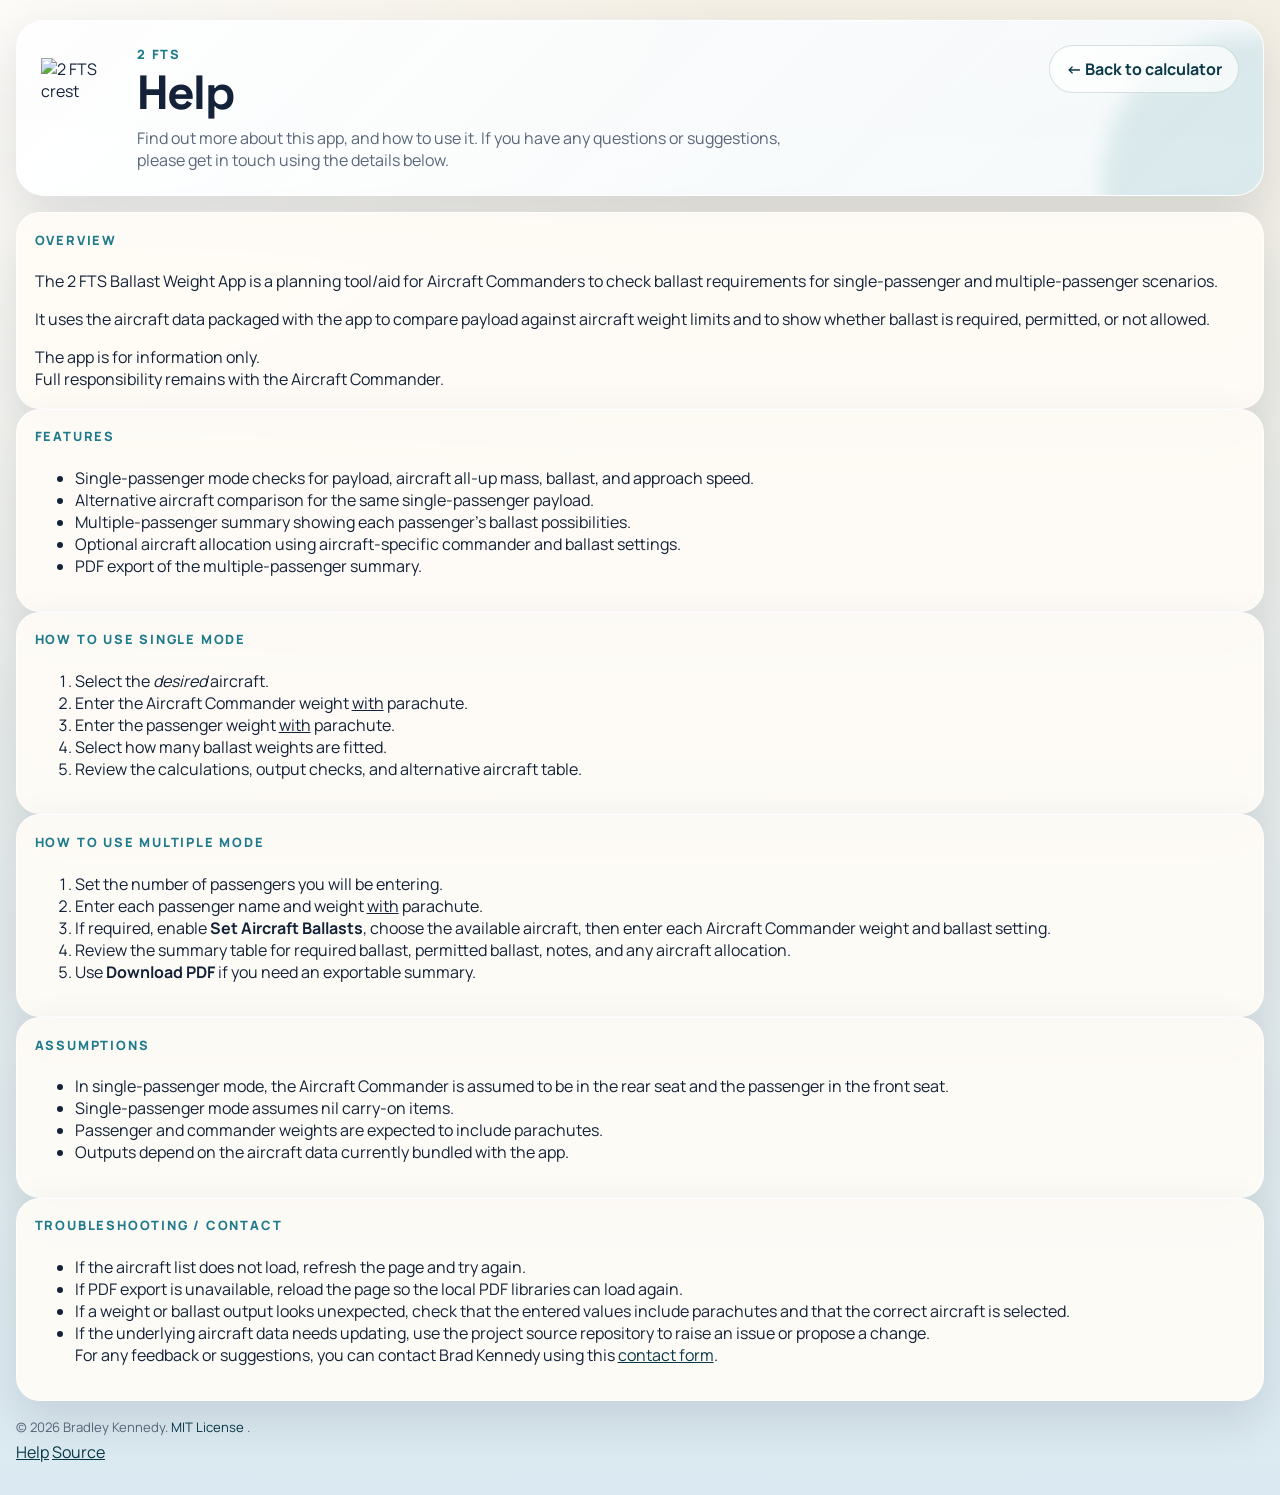
==== help.html @ 1bf54c85 "add shared footer functionality and refactor footer structure" ====
<!DOCTYPE html>
<html lang="en">
  <head>
    <meta charset="utf-8">
    <meta name="viewport" content="width=device-width, initial-scale=1">
    <meta
      name="description"
      content="Help and usage guide for the 2 FTS ballast weight calculator."
    >
    <title>Help | 2 FTS Ballast Weight App</title>
    <link rel="icon" type="image/png" href="www/favicon-96x96.png" sizes="96x96" />
    <link rel="icon" type="image/svg+xml" href="www/favicon.svg" />
    <link rel="shortcut icon" href="www/favicon.ico" />
    <link rel="apple-touch-icon" sizes="180x180" href="www/apple-touch-icon.png" />
    <meta name="apple-mobile-web-app-title" content="Ballast App" />
    <link rel="manifest" href="www/site.webmanifest" />
    <link rel="stylesheet" href="assets/styles.css">
    <script defer src="assets/layout.js"></script>
  </head>
  <body>
    <div class="page-shell">
      <header class="hero">
        <div class="hero__top">
          <div class="hero__brand">
            <img
              class="hero__image"
              src="www/2FTS KC.png"
              alt="2 FTS crest"
              width="80"
              height="100"
            >
            <div class="hero__copy">
              <p class="hero__eyebrow">2 FTS</p>
              <h1>Help</h1>
              <p class="hero__lead">
                Find out more about this app, and how to use it. If you have any questions or suggestions, please get in touch using the details below.
              </p>
            </div>
          </div>

          <div class="hero__links">
            <a class="button button--ghost" href="index.html"><- Back to calculator</a>
          </div>
        </div>
      </header>

      <main class="help-main">
        <section class="help-grid">
          <article class="card help-card">
            <div class="card__header">
              <div>
                <p class="card__eyebrow">Overview</p>
              </div>
            </div>
            <p>
              The 2 FTS Ballast Weight App is a planning tool/aid for Aircraft Commanders to check ballast requirements for
              single-passenger and multiple-passenger scenarios.
            </p>
            <p>
              It uses the aircraft data packaged with the app to compare payload against aircraft
              weight limits and to show whether ballast is required, permitted, or not allowed.
            </p>
            <div class="help-note">
              The app is for information only. <br>Full responsibility remains with the Aircraft Commander.
            </div>
          </article>

          <article class="card help-card">
            <div class="card__header">
              <div>
                <p class="card__eyebrow">Features</p>
              </div>
            </div>
            <ul class="help-list">
              <li>Single-passenger mode checks for payload, aircraft all-up mass, ballast, and approach speed.</li>
              <li>Alternative aircraft comparison for the same single-passenger payload.</li>
              <li>Multiple-passenger summary showing each passenger&apos;s ballast possibilities.</li>
              <li>Optional aircraft allocation using aircraft-specific commander and ballast settings.</li>
              <li>PDF export of the multiple-passenger summary.</li>
            </ul>
          </article>

          <article class="card help-card">
            <div class="card__header">
              <div>
                <p class="card__eyebrow">How to use Single Mode</p>
              </div>
            </div>
            <ol class="help-steps">
              <li>Select the <i>desired</i> aircraft.</li>
              <li>Enter the Aircraft Commander weight <u>with</u> parachute.</li>
              <li>Enter the passenger weight <u>with</u> parachute.</li>
              <li>Select how many ballast weights are fitted.</li>
              <li>Review the calculations, output checks, and alternative aircraft table.</li>
            </ol>
          </article>

          <article class="card help-card">
            <div class="card__header">
              <div>
                <p class="card__eyebrow">How to use Multiple Mode</p>
              </div>
            </div>
            <ol class="help-steps">
              <li>Set the number of passengers you will be entering.</li>
              <li>Enter each passenger name and weight <u>with</u> parachute.</li>
              <li>
                If required, enable <strong>Set Aircraft Ballasts</strong>, choose the available
                aircraft, then enter each Aircraft Commander weight and ballast setting.
              </li>
              <li>Review the summary table for required ballast, permitted ballast, notes, and any aircraft allocation.</li>
              <li>Use <strong>Download PDF</strong> if you need an exportable summary.</li>
            </ol>
          </article>

          <article class="card help-card help-card--wide">
            <div class="card__header">
              <div>
                <p class="card__eyebrow">Assumptions</p>
              </div>
            </div>
            <ul class="help-list">
              <li>In single-passenger mode, the Aircraft Commander is assumed to be in the rear seat and the passenger in the front seat.</li>
              <li>Single-passenger mode assumes nil carry-on items.</li>
              <li>Passenger and commander weights are expected to include parachutes.</li>
              <li>Outputs depend on the aircraft data currently bundled with the app.</li>
            </ul>
          </article>

          <article class="card help-card help-card--wide">
            <div class="card__header">
              <div>
                <p class="card__eyebrow">Troubleshooting / Contact</p>
              </div>
            </div>
            <ul class="help-list">
              <li>If the aircraft list does not load, refresh the page and try again.</li>
              <li>If PDF export is unavailable, reload the page so the local PDF libraries can load again.</li>
              <li>If a weight or ballast output looks unexpected, check that the entered values include parachutes and that the correct aircraft is selected.</li>
              <li>If the underlying aircraft data needs updating, use the project source repository to raise an issue or propose a change.</li>
              <div class="help-note">For any feedback or suggestions, you can contact Brad Kennedy using this <a href="https://bradleykennedy.co.uk/contact" target="_blank" rel="noreferrer">contact form</a>.</div>
            </ul>
          </article>
        </section>
      </main>

      <footer class="footer" data-shared-footer data-footer-src="partials/footer.html"></footer>
    </div>
  </body>
</html>
---- assets/styles.css ----
@import url("https://fonts.googleapis.com/css2?family=Manrope:wght@400;500;600;700;800&family=Space+Grotesk:wght@500;700&display=swap");

:root {
  --bg-top: #f4efe4;
  --bg-bottom: #dbeaf2;
  --panel: rgba(255, 252, 247, 0.92);
  --panel-strong: #fffdfa;
  --ink: #132238;
  --muted: #59677a;
  --line: rgba(19, 34, 56, 0.12);
  --line-strong: rgba(19, 34, 56, 0.2);
  --brand: #0f4c5c;
  --brand-strong: #093847;
  --accent: #1f7a8c;
  --accent-soft: rgba(31, 122, 140, 0.1);
  --success: #0b7a4d;
  --success-soft: rgba(11, 122, 77, 0.12);
  --warning: #b45f06;
  --warning-soft: rgba(180, 95, 6, 0.14);
  --danger: #b42318;
  --danger-soft: rgba(180, 35, 24, 0.12);
  --info: #1d4ed8;
  --info-soft: rgba(29, 78, 216, 0.1);
  --shadow: 0 20px 48px rgba(15, 27, 48, 0.12);
  --radius-lg: 24px;
  --radius-md: 18px;
  --radius-sm: 12px;
}

* {
  box-sizing: border-box;
}

html {
  scroll-behavior: smooth;
}

body {
  margin: 0;
  min-height: 100vh;
  font-family: "Manrope", "Segoe UI", sans-serif;
  color: var(--ink);
  background:
    radial-gradient(circle at top left, rgba(255, 255, 255, 0.75), transparent 38%),
    linear-gradient(180deg, var(--bg-top) 0%, var(--bg-bottom) 100%);
}

[hidden] {
  display: none !important;
}

button,
input,
select {
  font: inherit;
}

a {
  color: var(--brand-strong);
}

.page-shell {
  width: min(1200px, calc(100% - 1.5rem));
  margin: 0 auto;
  padding: 1rem 0 2rem;
}

.hero {
  position: relative;
  padding: 1.25rem;
  border: 1px solid rgba(255, 255, 255, 0.7);
  border-radius: 28px;
  background:
    linear-gradient(135deg, rgba(255, 255, 255, 0.94), rgba(245, 250, 252, 0.92)),
    linear-gradient(180deg, rgba(15, 76, 92, 0.08), transparent);
  box-shadow: var(--shadow);
  overflow: hidden;
}

.hero::after {
  content: "";
  position: absolute;
  inset: auto -8rem -8rem auto;
  width: 18rem;
  aspect-ratio: 1;
  border-radius: 50%;
  background: rgba(31, 122, 140, 0.12);
  filter: blur(10px);
}

.hero__top {
  position: relative;
  display: grid;
  gap: 1rem;
  z-index: 1;
}

.hero__brand {
  display: flex;
  align-items: center;
  gap: 1rem;
}

.hero__image {
  flex: 0 0 auto;
  width: 80px;
  height: 100px;
  object-fit: contain;
}

.hero__copy h1 {
  margin: 0;
  font-family: "Space Grotesk", "Manrope", sans-serif;
  font-size: clamp(1.8rem, 4.5vw, 3rem);
  line-height: 1;
  letter-spacing: -0.03em;
}

.hero__eyebrow,
.card__eyebrow {
  margin: 0 0 0.35rem;
  font-size: 0.8rem;
  font-weight: 800;
  letter-spacing: 0.14em;
  text-transform: uppercase;
  color: var(--accent);
}

.hero__lead {
  max-width: 42rem;
  margin: 0.65rem 0 0;
  color: var(--muted);
  font-size: 1rem;
}

.hero__links {
  display: flex;
  flex-wrap: wrap;
  gap: 0.65rem;
}

.mode-toggle {
  position: relative;
  z-index: 1;
  display: grid;
  grid-template-columns: repeat(2, minmax(0, 1fr));
  gap: 0.5rem;
  margin-top: 1.1rem;
  padding: 0.45rem;
  border: 1px solid rgba(15, 76, 92, 0.12);
  border-radius: 999px;
  background: rgba(15, 76, 92, 0.08);
}

.mode-toggle__button {
  border: 1px solid rgba(15, 76, 92, 0.22);
  border-radius: 999px;
  padding: 0.9rem 1rem;
  background: rgba(255, 255, 255, 0.96);
  color: var(--brand-strong);
  font-weight: 800;
  cursor: pointer;
  box-shadow: 0 8px 18px rgba(15, 27, 48, 0.08);
  transition: transform 160ms ease, background 160ms ease, color 160ms ease, border-color 160ms ease, box-shadow 160ms ease;
}

.mode-toggle__button:hover,
.mode-toggle__button:focus-visible {
  transform: translateY(-1px);
  border-color: rgba(15, 76, 92, 0.45);
  box-shadow: 0 12px 22px rgba(15, 27, 48, 0.12);
  outline: none;
}

.mode-toggle__button.is-active {
  background: linear-gradient(135deg, var(--brand), var(--accent));
  color: #ffffff;
  border-color: transparent;
  box-shadow: 0 12px 28px rgba(15, 76, 92, 0.24);
}

.button {
  display: inline-flex;
  align-items: center;
  justify-content: center;
  gap: 0.5rem;
  min-height: 2.85rem;
  padding: 0.75rem 1rem;
  border: 1px solid transparent;
  border-radius: 999px;
  font-weight: 700;
  text-decoration: none;
  cursor: pointer;
  transition: transform 160ms ease, box-shadow 160ms ease, background 160ms ease, color 160ms ease;
}

.button:hover,
.button:focus-visible {
  transform: translateY(-1px);
  outline: none;
}

.button--primary {
  background: linear-gradient(135deg, var(--brand), var(--accent));
  color: #ffffff;
  box-shadow: 0 16px 30px rgba(15, 76, 92, 0.2);
}

.button--ghost {
  border-color: rgba(15, 76, 92, 0.16);
  background: rgba(255, 255, 255, 0.7);
  color: var(--brand-strong);
}

main {
  margin-top: 1rem;
}

.mode-panel {
  animation: panel-in 220ms ease;
}

@keyframes panel-in {
  from {
    opacity: 0;
    transform: translateY(10px);
  }

  to {
    opacity: 1;
    transform: translateY(0);
  }
}

.mode-grid {
  display: grid;
  gap: 1rem;
  min-width: 0;
}

.card {
  min-width: 0;
  padding: 1.1rem;
  border: 1px solid rgba(255, 255, 255, 0.72);
  border-radius: var(--radius-lg);
  background: var(--panel);
  box-shadow: var(--shadow);
  backdrop-filter: blur(14px);
}

.card__header {
  display: flex;
  align-items: start;
  justify-content: space-between;
  gap: 1rem;
  margin-bottom: 1rem;
}

.card__header h2 {
  margin: 0;
  font-family: "Space Grotesk", "Manrope", sans-serif;
  font-size: clamp(1.05rem, 2.2vw, 1.35rem);
  letter-spacing: -0.02em;
}

.field-grid {
  display: grid;
  gap: 0.9rem;
}

.field {
  display: grid;
  gap: 0.45rem;
}

.field span {
  font-size: 0.93rem;
  font-weight: 700;
}

.field__header {
  display: flex;
  align-items: center;
  justify-content: space-between;
  gap: 0.75rem;
}

.field__status {
  flex: 0 0 auto;
  font-size: 0.8rem;
  font-weight: 700;
  color: var(--muted);
}

.field__hint {
  margin: 0;
  font-size: 0.82rem;
  color: var(--muted);
  line-height: 1.45;
}

.field input,
.field select,
.passenger-row input,
.aircraft-config-card input,
.aircraft-config-card select {
  width: 100%;
  min-height: 3rem;
  padding: 0.75rem 0.9rem;
  border: 1px solid var(--line-strong);
  border-radius: var(--radius-sm);
  background: rgba(255, 255, 255, 0.86);
  color: var(--ink);
  transition: border-color 160ms ease, box-shadow 160ms ease, background 160ms ease;
}

.field input:focus-visible,
.field select:focus-visible,
.passenger-row input:focus-visible,
.aircraft-config-card input:focus-visible,
.aircraft-config-card select:focus-visible {
  border-color: rgba(31, 122, 140, 0.6);
  box-shadow: 0 0 0 4px rgba(31, 122, 140, 0.14);
  outline: none;
}

.assumption-list {
  margin: 0;
  padding-left: 1.2rem;
  color: var(--muted);
  line-height: 1.65;
}

.metric-list {
  display: grid;
  gap: 0.8rem;
}

.metric {
  display: grid;
  gap: 0.2rem;
  padding: 0.85rem 0.95rem;
  border: 1px solid var(--line);
  border-radius: var(--radius-md);
  background: rgba(255, 255, 255, 0.58);
}

.metric__label {
  font-size: 0.82rem;
  font-weight: 700;
  letter-spacing: 0.04em;
  text-transform: uppercase;
  color: var(--muted);
}

.metric__value {
  font-size: 1.05rem;
  font-weight: 800;
  color: var(--ink);
}

.metric__note {
  font-size: 0.82rem;
  color: var(--muted);
}

.metric--danger {
  border-color: rgba(180, 35, 24, 0.22);
  background: var(--danger-soft);
}

.metric--danger .metric__value {
  color: var(--danger);
}

.status-list {
  display: grid;
  gap: 0.75rem;
}

.status-item {
  display: grid;
  grid-template-columns: auto 1fr;
  gap: 0.8rem;
  align-items: start;
  padding: 0.9rem 1rem;
  border-radius: var(--radius-md);
  border: 1px solid transparent;
  background: rgba(255, 255, 255, 0.62);
}

.status-item__dot {
  width: 0.9rem;
  height: 0.9rem;
  margin-top: 0.25rem;
  border-radius: 50%;
  background: currentColor;
  box-shadow: 0 0 0 6px currentColor;
  opacity: 0.18;
}

.status-item__content {
  display: grid;
  gap: 0.1rem;
}

.status-item__title {
  font-size: 0.84rem;
  font-weight: 800;
  letter-spacing: 0.08em;
  text-transform: uppercase;
}

.status-item__text {
  font-size: 0.98rem;
  font-weight: 700;
}

.status-item--success {
  color: var(--success);
  border-color: rgba(11, 122, 77, 0.15);
  background: var(--success-soft);
}

.status-item--warning {
  color: var(--warning);
  border-color: rgba(180, 95, 6, 0.18);
  background: var(--warning-soft);
}

.status-item--danger {
  color: var(--danger);
  border-color: rgba(180, 35, 24, 0.16);
  background: var(--danger-soft);
}

.status-item--info {
  color: var(--info);
  border-color: rgba(29, 78, 216, 0.15);
  background: var(--info-soft);
}

.table-shell {
  width: 100%;
  max-width: 100%;
  min-width: 0;
  overflow-x: auto;
}

.data-table {
  width: 100%;
  border-collapse: collapse;
  min-width: 42rem;
}

.data-table th,
.data-table td {
  padding: 0.85rem 0.9rem;
  border-bottom: 1px solid var(--line);
  text-align: left;
  vertical-align: top;
}

.data-table th {
  position: sticky;
  top: 0;
  background: rgba(245, 250, 252, 0.96);
  font-size: 0.8rem;
  font-weight: 800;
  letter-spacing: 0.08em;
  text-transform: uppercase;
  color: var(--muted);
}

.data-table tbody tr:nth-child(even) {
  background: rgba(255, 255, 255, 0.42);
}

.pill {
  display: inline-flex;
  align-items: center;
  justify-content: center;
  min-width: 4.6rem;
  padding: 0.4rem 0.7rem;
  border-radius: 999px;
  font-size: 0.78rem;
  font-weight: 800;
  letter-spacing: 0.05em;
  text-transform: uppercase;
}

.pill--ok {
  color: var(--success);
  background: var(--success-soft);
}

.pill--alert {
  color: var(--danger);
  background: var(--danger-soft);
}

.helper-text,
.validation-note,
.footer p {
  margin: 0;
  color: var(--muted);
  line-height: 1.55;
}

.action-row {
  display: flex;
  flex-wrap: wrap;
  gap: 0.7rem;
  margin-top: 1rem;
}

.toggle-row {
  display: inline-flex;
  align-items: center;
  gap: 0.75rem;
  margin-top: 1rem;
  font-weight: 800;
  color: var(--brand-strong);
}

.toggle-row input {
  width: 1.1rem;
  height: 1.1rem;
}

.aircraft-picker-list {
  display: grid;
  gap: 0.45rem;
  max-height: 15rem;
  overflow-y: auto;
  padding: 0.35rem 0.7rem;
  border: 1px solid var(--line-strong);
  border-radius: var(--radius-md);
  background: rgba(255, 255, 255, 0.86);
}

.aircraft-picker__option {
  display: grid;
  grid-template-columns: auto minmax(0, 1fr) auto;
  align-items: center;
  gap: 0.7rem;
  padding: 0.7rem 0.2rem;
  border-bottom: 1px solid var(--line);
  color: var(--ink);
}

.aircraft-picker__option:last-child {
  border-bottom: 0;
}

.aircraft-picker__option input {
  width: 1.05rem;
  height: 1.05rem;
  min-height: auto;
  margin: 0;
  padding: 0;
}

.aircraft-picker__name {
  min-width: 0;
}

.aircraft-picker__meta {
  font-size: 0.78rem;
  font-weight: 700;
  color: var(--muted);
}

.passenger-head,
.passenger-row {
  display: grid;
  grid-template-columns: minmax(0, 1fr) minmax(132px, 160px);
  gap: 0.75rem;
}

.passenger-head {
  margin-bottom: 0.6rem;
  padding: 0 0.2rem;
  font-size: 0.85rem;
  font-weight: 800;
  color: var(--muted);
}

.passenger-list,
.aircraft-config-list {
  display: grid;
  gap: 0.75rem;
}

.passenger-row {
  padding: 0.9rem;
  border: 1px solid var(--line);
  border-radius: var(--radius-md);
  background: rgba(255, 255, 255, 0.6);
}

.aircraft-config-card {
  display: grid;
  gap: 0.9rem;
  padding: 1rem;
  border: 1px solid var(--line);
  border-radius: var(--radius-md);
  background: rgba(255, 255, 255, 0.68);
}

.aircraft-config-card__top {
  display: flex;
  align-items: start;
  justify-content: space-between;
  gap: 0.75rem;
}

.aircraft-config-card__name {
  margin: 0;
  font-size: 1.02rem;
  font-weight: 800;
}

.aircraft-config-card__weight {
  font-size: 0.88rem;
  color: var(--muted);
}

.aircraft-config-card__fields {
  display: grid;
  gap: 0.8rem;
}

.aircraft-config-card.is-invalid {
  border-color: rgba(180, 95, 6, 0.28);
  background: rgba(255, 248, 239, 0.92);
}

.aircraft-config-card.is-valid {
  border-color: rgba(11, 122, 77, 0.24);
  background: rgba(246, 255, 250, 0.95);
}

.validation-note {
  min-height: 1.3rem;
  font-size: 0.84rem;
}

.validation-note--warning {
  color: var(--warning);
  font-weight: 700;
}

.validation-note--success {
  color: var(--success);
  font-weight: 700;
}

.status-banner {
  margin-bottom: 1rem;
  padding: 0.9rem 1rem;
  border-radius: var(--radius-md);
  font-weight: 700;
}

.status-banner.is-hidden {
  display: none;
}

.status-banner--info {
  color: var(--brand-strong);
  background: var(--accent-soft);
}

.status-banner--danger {
  color: var(--danger);
  background: var(--danger-soft);
}

.footer {
  display: flex;
  flex-direction: column;
  gap: 0.25rem;
  padding: 1rem 0 0;
}

.footer__credit {
  font-size: 0.82rem;
}

.footer__credit a {
  text-decoration: none;
}

.footer__credit a:hover,
.footer__credit a:focus-visible {
  text-decoration: underline;
}

.load-overlay {
  position: fixed;
  inset: 0;
  display: none;
  align-items: center;
  justify-content: center;
  padding: 1rem;
  background: rgba(7, 20, 32, 0.58);
  backdrop-filter: blur(8px);
  z-index: 50;
}

.load-overlay.is-active {
  display: flex;
}

.load-card {
  width: min(30rem, 100%);
  padding: 1.5rem;
  border-radius: 28px;
  background: var(--panel-strong);
  box-shadow: 0 24px 70px rgba(0, 0, 0, 0.25);
}

.load-card h2 {
  margin: 0;
  font-family: "Space Grotesk", "Manrope", sans-serif;
  font-size: clamp(1.4rem, 4vw, 2rem);
}

.load-card p {
  margin: 0.75rem 0 0;
  color: var(--muted);
}

.noscript-banner {
  padding: 0.9rem 1rem;
  background: var(--danger);
  color: #ffffff;
  text-align: center;
  font-weight: 800;
}

.empty-state {
  padding: 1rem;
  border: 1px dashed var(--line-strong);
  border-radius: var(--radius-md);
  color: var(--muted);
  text-align: center;
}

@media (min-width: 700px) {
  .field-grid {
    grid-template-columns: repeat(2, minmax(0, 1fr));
  }

  .aircraft-config-card__fields {
    grid-template-columns: repeat(3, minmax(0, 1fr));
  }

  .aircraft-config-list {
    grid-template-columns: repeat(2, minmax(0, 1fr));
  }
}

@media (min-width: 980px) {
  .page-shell {
    width: min(1280px, calc(100% - 2rem));
    padding-top: 1.25rem;
  }

  .hero {
    padding: 1.5rem;
  }

  .hero__top {
    grid-template-columns: minmax(0, 1fr) auto;
    align-items: start;
  }

  .mode-grid--single {
    grid-template-columns: repeat(2, minmax(0, 1fr));
  }

  .mode-grid--multi {
    grid-template-columns: minmax(300px, 360px) minmax(0, 1fr);
    align-items: start;
  }

  .card--wide {
    grid-column: 1 / -1;
  }

  .mode-grid--multi .card--wide:nth-of-type(2) {
    grid-column: 2 / 3;
  }

  .mode-grid--multi .card--wide:nth-of-type(3) {
    grid-column: 1 / -1;
  }

  .mode-grid--multi .card--wide:nth-of-type(4) {
    grid-column: 1 / -1;
  }
}

@media (max-width: 699px) {
  .hero__brand {
    align-items: start;
  }

  .hero__image {
    width: 64px;
    height: 80px;
  }

  .passenger-head {
    display: none;
  }

  .passenger-row,
  .aircraft-config-card__fields {
    grid-template-columns: 1fr;
  }

  .data-table {
    min-width: 34rem;
  }
}
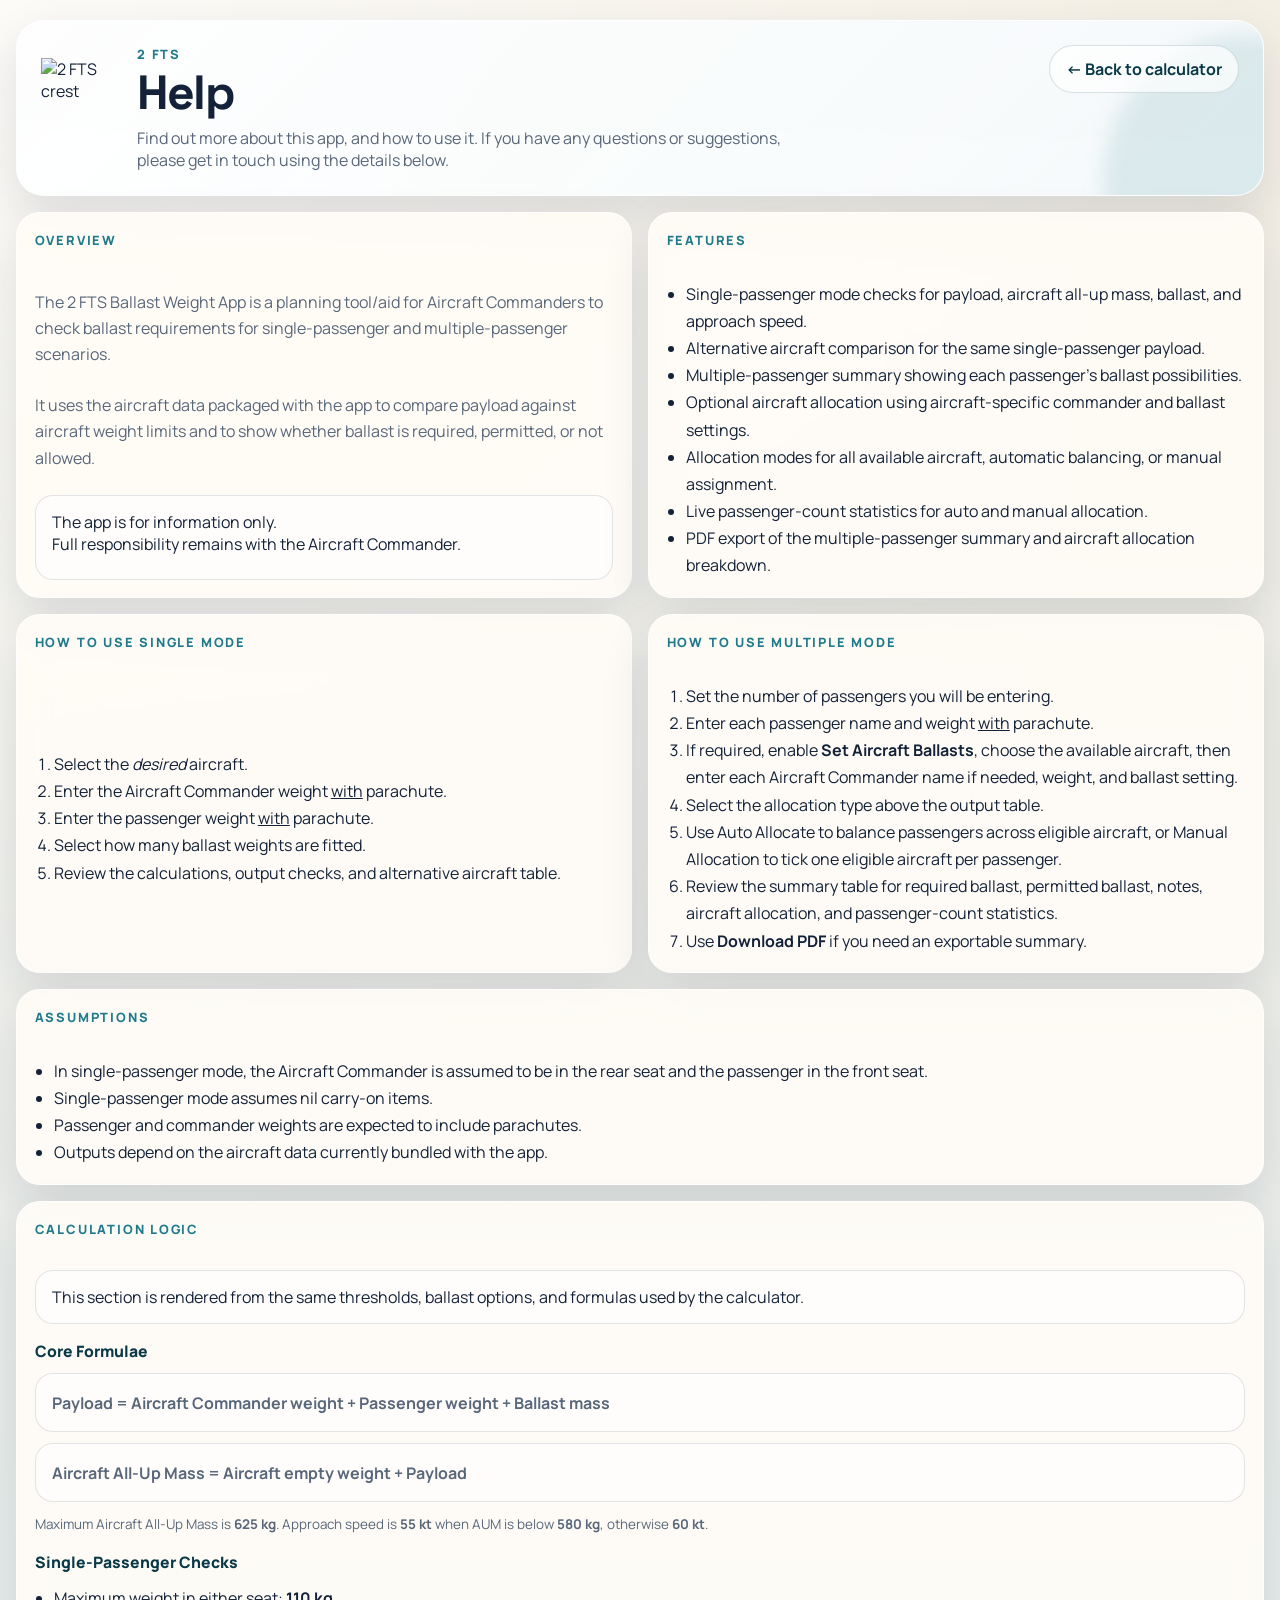
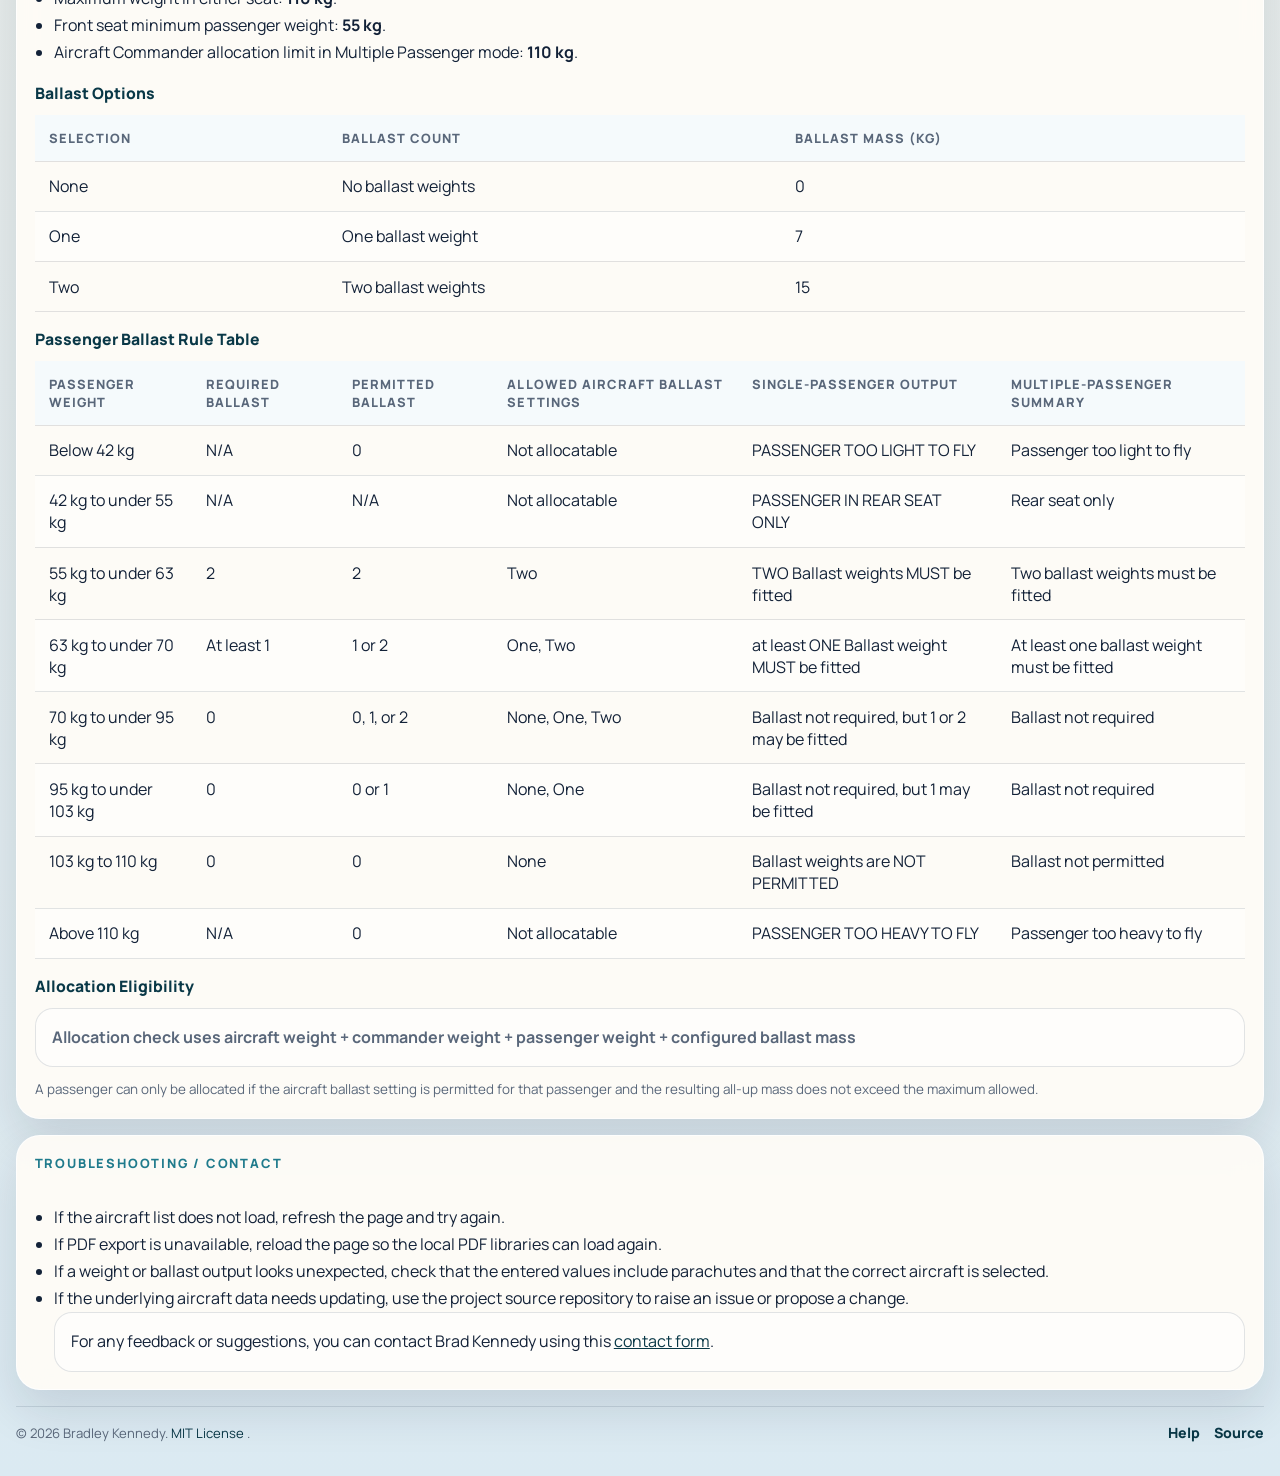
==== commit eae68ff1: "Add allocation feature in multi pax mode" ====
--- a/help.html
+++ b/help.html
@@ -16,6 +16,8 @@
     <link rel="manifest" href="www/site.webmanifest" />
     <link rel="stylesheet" href="assets/styles.css">
     <script defer src="assets/layout.js"></script>
+    <script defer src="assets/app.js"></script>
+    <script defer src="assets/help.js"></script>
   </head>
   <body>
     <div class="page-shell">
@@ -76,7 +78,9 @@
               <li>Alternative aircraft comparison for the same single-passenger payload.</li>
               <li>Multiple-passenger summary showing each passenger&apos;s ballast possibilities.</li>
               <li>Optional aircraft allocation using aircraft-specific commander and ballast settings.</li>
-              <li>PDF export of the multiple-passenger summary.</li>
+              <li>Allocation modes for all available aircraft, automatic balancing, or manual assignment.</li>
+              <li>Live passenger-count statistics for auto and manual allocation.</li>
+              <li>PDF export of the multiple-passenger summary and aircraft allocation breakdown.</li>
             </ul>
           </article>
 
@@ -106,9 +110,11 @@
               <li>Enter each passenger name and weight <u>with</u> parachute.</li>
               <li>
                 If required, enable <strong>Set Aircraft Ballasts</strong>, choose the available
-                aircraft, then enter each Aircraft Commander weight and ballast setting.
+                aircraft, then enter each Aircraft Commander name if needed, weight, and ballast setting.
               </li>
-              <li>Review the summary table for required ballast, permitted ballast, notes, and any aircraft allocation.</li>
+              <li>Select the allocation type above the output table.</li>
+              <li>Use Auto Allocate to balance passengers across eligible aircraft, or Manual Allocation to tick one eligible aircraft per passenger.</li>
+              <li>Review the summary table for required ballast, permitted ballast, notes, aircraft allocation, and passenger-count statistics.</li>
               <li>Use <strong>Download PDF</strong> if you need an exportable summary.</li>
             </ol>
           </article>
@@ -125,6 +131,17 @@
               <li>Passenger and commander weights are expected to include parachutes.</li>
               <li>Outputs depend on the aircraft data currently bundled with the app.</li>
             </ul>
+          </article>
+
+          <article class="card help-card help-card--wide">
+            <div class="card__header">
+              <div>
+                <p class="card__eyebrow">Calculation Logic</p>
+              </div>
+            </div>
+            <div id="auditLogicContent" class="help-logic">
+              <p class="helper-text">Loading calculation logic from the app rules...</p>
+            </div>
           </article>
 
           <article class="card help-card help-card--wide">
--- a/assets/styles.css
+++ b/assets/styles.css
@@ -45,6 +45,10 @@
     linear-gradient(180deg, var(--bg-top) 0%, var(--bg-bottom) 100%);
 }
 
+body.is-modal-open {
+  overflow: hidden;
+}
+
 [hidden] {
   display: none !important;
 }
@@ -212,6 +216,81 @@
   color: var(--brand-strong);
 }
 
+.modal-overlay {
+  position: fixed;
+  inset: 0;
+  display: none;
+  align-items: center;
+  justify-content: center;
+  padding: 1rem;
+  background: rgba(7, 20, 32, 0.58);
+  backdrop-filter: blur(8px);
+  z-index: 60;
+}
+
+.modal-overlay.is-active {
+  display: flex;
+}
+
+.modal-card {
+  width: min(36rem, 100%);
+  max-height: min(88vh, 56rem);
+  padding: 1.35rem;
+  overflow: auto;
+  border: 1px solid rgba(255, 255, 255, 0.72);
+  border-radius: 28px;
+  background: var(--panel-strong);
+  box-shadow: 0 24px 70px rgba(0, 0, 0, 0.25);
+}
+
+.modal-card__top {
+  display: flex;
+  align-items: start;
+  justify-content: space-between;
+  gap: 1rem;
+  margin-bottom: 1rem;
+}
+
+.modal-card__top h2 {
+  margin: 0;
+  font-family: "Space Grotesk", "Manrope", sans-serif;
+  font-size: clamp(1.35rem, 3vw, 1.9rem);
+  letter-spacing: -0.02em;
+}
+
+.modal-view {
+  display: grid;
+  gap: 1rem;
+}
+
+.modal-copy {
+  margin: 0;
+  color: var(--muted);
+  line-height: 1.6;
+}
+
+.modal-close {
+  border: 1px solid rgba(15, 76, 92, 0.16);
+  border-radius: 999px;
+  padding: 0.65rem 0.95rem;
+  background: rgba(255, 255, 255, 0.7);
+  color: var(--brand-strong);
+  font-weight: 700;
+  cursor: pointer;
+  transition: transform 160ms ease, box-shadow 160ms ease, background 160ms ease;
+}
+
+.modal-close:hover,
+.modal-close:focus-visible {
+  transform: translateY(-1px);
+  box-shadow: 0 12px 22px rgba(15, 27, 48, 0.12);
+  outline: none;
+}
+
+.tripetto-shell {
+  min-height: 32rem;
+}
+
 main {
   margin-top: 1rem;
 }
@@ -261,6 +340,19 @@
   font-family: "Space Grotesk", "Manrope", sans-serif;
   font-size: clamp(1.05rem, 2.2vw, 1.35rem);
   letter-spacing: -0.02em;
+}
+
+.card__header--simple {
+  margin-bottom: 0.7rem;
+}
+
+.card__header--simple h2 {
+  font-family: "Manrope", "Segoe UI", sans-serif;
+  font-size: 0.8rem;
+  font-weight: 800;
+  letter-spacing: 0.14em;
+  text-transform: uppercase;
+  color: var(--accent);
 }
 
 .field-grid {
@@ -453,6 +545,10 @@
   min-width: 42rem;
 }
 
+.data-table--manual-allocation {
+  min-width: 58rem;
+}
+
 .data-table th,
 .data-table td {
   padding: 0.85rem 0.9rem;
@@ -501,10 +597,87 @@
 
 .helper-text,
 .validation-note,
-.footer p {
+.footer__credit {
   margin: 0;
   color: var(--muted);
   line-height: 1.55;
+}
+
+.help-main {
+  display: grid;
+  gap: 1rem;
+}
+
+.help-grid {
+  display: grid;
+  gap: 1rem;
+}
+
+.help-card {
+  display: grid;
+  gap: 1rem;
+}
+
+.help-card p:not(.card__eyebrow) {
+  margin: 0;
+  color: var(--muted);
+  line-height: 1.65;
+}
+
+.help-logic {
+  display: grid;
+  gap: 1rem;
+}
+
+.help-logic__section {
+  display: grid;
+  gap: 0.7rem;
+}
+
+.help-logic__section h3 {
+  margin: 0;
+  font-size: 0.98rem;
+  font-weight: 800;
+  color: var(--brand-strong);
+}
+
+.help-logic__formula {
+  margin: 0;
+  padding: 0.95rem 1rem;
+  border: 1px solid var(--line);
+  border-radius: var(--radius-md);
+  background: rgba(255, 255, 255, 0.58);
+  color: var(--ink);
+  font-weight: 700;
+}
+
+.help-logic__caption {
+  margin: 0;
+  font-size: 0.84rem;
+  color: var(--muted);
+  line-height: 1.55;
+}
+
+.help-logic .data-table {
+  min-width: 56rem;
+}
+
+.help-card .card__eyebrow {
+  margin-bottom: 0;
+}
+
+.help-list,
+.help-steps {
+  margin: 0;
+  padding-left: 1.2rem;
+  line-height: 1.7;
+}
+
+.help-note {
+  padding: 0.95rem 1rem;
+  border: 1px solid var(--line);
+  border-radius: var(--radius-md);
+  background: rgba(255, 255, 255, 0.58);
 }
 
 .action-row {
@@ -512,6 +685,123 @@
   flex-wrap: wrap;
   gap: 0.7rem;
   margin-top: 1rem;
+}
+
+.multi-allocation-panel {
+  display: grid;
+  gap: 1rem;
+  margin-bottom: 1rem;
+}
+
+.allocation-type-list {
+  display: grid;
+  gap: 0.65rem;
+}
+
+.allocation-type-option {
+  position: relative;
+}
+
+.allocation-type-option input {
+  position: absolute;
+  opacity: 0;
+  pointer-events: none;
+}
+
+.allocation-type-option__content {
+  display: grid;
+  gap: 0.2rem;
+  min-height: 4.2rem;
+  padding: 0.85rem 0.95rem;
+  border: 1px solid var(--line-strong);
+  border-radius: var(--radius-md);
+  background: rgba(255, 255, 255, 0.72);
+  cursor: pointer;
+  transition: transform 160ms ease, border-color 160ms ease, background 160ms ease, box-shadow 160ms ease;
+}
+
+.allocation-type-option__content:hover,
+.allocation-type-option input:focus-visible + .allocation-type-option__content {
+  transform: translateY(-1px);
+  border-color: rgba(31, 122, 140, 0.46);
+  box-shadow: 0 12px 22px rgba(15, 27, 48, 0.08);
+  outline: none;
+}
+
+.allocation-type-option input:checked + .allocation-type-option__content {
+  border-color: rgba(15, 76, 92, 0.28);
+  background:
+    linear-gradient(135deg, rgba(15, 76, 92, 0.12), rgba(31, 122, 140, 0.1)),
+    rgba(255, 255, 255, 0.92);
+  box-shadow: 0 14px 28px rgba(15, 76, 92, 0.12);
+}
+
+.allocation-type-option__title {
+  font-size: 0.92rem;
+  font-weight: 800;
+  color: var(--brand-strong);
+}
+
+.allocation-type-option__note {
+  font-size: 0.8rem;
+  color: var(--muted);
+  line-height: 1.45;
+}
+
+.allocation-stats {
+  display: grid;
+  gap: 0.75rem;
+}
+
+.allocation-stats__header {
+  display: flex;
+  align-items: center;
+  justify-content: space-between;
+  gap: 0.75rem;
+}
+
+.allocation-stats__header span {
+  font-size: 0.93rem;
+  font-weight: 700;
+}
+
+.allocation-stats__grid {
+  display: grid;
+  gap: 0.75rem;
+  grid-template-columns: repeat(auto-fit, minmax(132px, 1fr));
+}
+
+.allocation-stat {
+  display: grid;
+  gap: 0.2rem;
+  padding: 0.8rem 0.9rem;
+  border: 1px solid var(--line);
+  border-radius: var(--radius-md);
+  background: rgba(255, 255, 255, 0.66);
+}
+
+.allocation-stat__label {
+  font-size: 0.8rem;
+  font-weight: 800;
+  letter-spacing: 0.05em;
+  text-transform: uppercase;
+  color: var(--muted);
+}
+
+.allocation-stat__value {
+  font-size: 1.12rem;
+  font-weight: 800;
+  color: var(--ink);
+}
+
+.allocation-stat--unallocated {
+  border-color: rgba(180, 35, 24, 0.2);
+  background: var(--danger-soft);
+}
+
+.allocation-stat--unallocated .allocation-stat__label,
+.allocation-stat--unallocated .allocation-stat__value {
+  color: var(--danger);
 }
 
 .toggle-row {
@@ -656,6 +946,95 @@
   font-weight: 700;
 }
 
+.manual-allocation-cell {
+  display: grid;
+  gap: 0.55rem;
+  min-width: 14rem;
+}
+
+.manual-allocation-option {
+  display: flex;
+  align-items: flex-start;
+  gap: 0.65rem;
+  padding: 0.65rem 0.75rem;
+  border: 1px solid var(--line);
+  border-radius: var(--radius-sm);
+  background: rgba(255, 255, 255, 0.72);
+}
+
+.manual-allocation-option input {
+  flex: 0 0 auto;
+  width: 1rem;
+  height: 1rem;
+  min-height: auto;
+  margin: 0.15rem 0 0;
+  padding: 0;
+}
+
+.manual-allocation-option__content {
+  display: grid;
+  gap: 0.15rem;
+  min-width: 0;
+}
+
+.manual-allocation-option__title {
+  font-size: 0.88rem;
+  font-weight: 800;
+  color: var(--ink);
+}
+
+.manual-allocation-option__meta {
+  font-size: 0.78rem;
+  color: var(--muted);
+  line-height: 1.4;
+}
+
+.manual-allocation-option--assigned {
+  border-color: rgba(15, 76, 92, 0.22);
+  background: rgba(31, 122, 140, 0.1);
+}
+
+.manual-allocation-option--invalid {
+  border-color: rgba(180, 35, 24, 0.28);
+  background: var(--danger-soft);
+}
+
+.manual-allocation-option--invalid .manual-allocation-option__title,
+.manual-allocation-option--invalid .manual-allocation-option__meta {
+  color: var(--danger);
+}
+
+.manual-allocation-note {
+  font-size: 0.82rem;
+  color: var(--muted);
+  line-height: 1.45;
+}
+
+.manual-allocation-note--danger {
+  color: var(--danger);
+  font-weight: 700;
+}
+
+.allocation-error-chip {
+  display: inline-flex;
+  align-items: center;
+  gap: 0.45rem;
+  font-weight: 800;
+}
+
+.allocation-error-icon {
+  display: inline-flex;
+  align-items: center;
+  justify-content: center;
+  width: 1.15rem;
+  height: 1.15rem;
+  border-radius: 999px;
+  background: var(--danger);
+  color: #ffffff;
+  font-size: 0.78rem;
+  line-height: 1;
+}
+
 .status-banner {
   margin-bottom: 1rem;
   padding: 0.9rem 1rem;
@@ -679,13 +1058,17 @@
 
 .footer {
   display: flex;
-  flex-direction: column;
-  gap: 0.25rem;
+  align-items: flex-start;
+  justify-content: space-between;
+  gap: 0.75rem 1.5rem;
+  margin-top: 1rem;
   padding: 1rem 0 0;
+  border-top: 1px solid var(--line);
 }
 
 .footer__credit {
   font-size: 0.82rem;
+  max-width: 44rem;
 }
 
 .footer__credit a {
@@ -695,6 +1078,114 @@
 .footer__credit a:hover,
 .footer__credit a:focus-visible {
   text-decoration: underline;
+}
+
+.footer__links {
+  display: flex;
+  flex-wrap: wrap;
+  align-items: center;
+  justify-content: flex-end;
+  gap: 0.9rem;
+  font-size: 0.88rem;
+  font-weight: 800;
+}
+
+.footer__links a {
+  color: var(--brand-strong);
+  text-decoration: none;
+}
+
+.footer__links a:hover,
+.footer__links a:focus-visible {
+  text-decoration: underline;
+}
+
+.home-screen-prompt {
+  position: fixed;
+  left: 0.75rem;
+  right: 0.75rem;
+  bottom: 0.75rem;
+  bottom: calc(0.75rem + env(safe-area-inset-bottom));
+  display: none;
+  grid-template-columns: minmax(0, 1fr) auto;
+  gap: 0.9rem;
+  align-items: end;
+  padding: 1rem;
+  padding: 1rem 1rem calc(1rem + env(safe-area-inset-bottom));
+  border: 1px solid rgba(15, 76, 92, 0.16);
+  border-radius: 22px;
+  background:
+    linear-gradient(135deg, rgba(9, 56, 71, 0.96), rgba(15, 76, 92, 0.94)),
+    rgba(9, 56, 71, 0.96);
+  color: #ffffff;
+  box-shadow: 0 20px 48px rgba(7, 20, 32, 0.28);
+  z-index: 45;
+  animation: home-screen-prompt-in 220ms ease;
+}
+
+.home-screen-prompt.is-visible {
+  display: grid;
+}
+
+.home-screen-prompt__content {
+  min-width: 0;
+}
+
+.home-screen-prompt__eyebrow {
+  margin: 0 0 0.3rem;
+  font-size: 0.72rem;
+  font-weight: 800;
+  letter-spacing: 0.12em;
+  text-transform: uppercase;
+  color: rgba(255, 255, 255, 0.76);
+}
+
+.home-screen-prompt__title {
+  margin: 0;
+  font-family: "Space Grotesk", "Manrope", sans-serif;
+  font-size: 1rem;
+  font-weight: 700;
+  line-height: 1.2;
+}
+
+.home-screen-prompt__text {
+  margin: 0.45rem 0 0;
+  font-size: 0.88rem;
+  line-height: 1.45;
+  color: rgba(255, 255, 255, 0.88);
+}
+
+.home-screen-prompt__dismiss {
+  flex: 0 0 auto;
+  min-height: 2.5rem;
+  padding: 0.65rem 0.95rem;
+  border: 1px solid rgba(255, 255, 255, 0.18);
+  border-radius: 999px;
+  background: rgba(255, 255, 255, 0.14);
+  color: #ffffff;
+  font-weight: 700;
+  cursor: pointer;
+  transition: transform 160ms ease, background 160ms ease, box-shadow 160ms ease;
+}
+
+.home-screen-prompt__dismiss:hover,
+.home-screen-prompt__dismiss:focus-visible {
+  transform: translateY(-1px);
+  background: rgba(255, 255, 255, 0.2);
+  box-shadow: 0 10px 20px rgba(7, 20, 32, 0.18);
+  outline: none;
+}
+
+@keyframes home-screen-prompt-in {
+  from {
+    opacity: 0;
+    transform: translateY(12px);
+  }
+
+  to {
+    opacity: 1;
+    transform: translateY(0);
+  }
 }
 
 .load-overlay {
@@ -753,6 +1244,10 @@
     grid-template-columns: repeat(2, minmax(0, 1fr));
   }
 
+  .allocation-type-list {
+    grid-template-columns: repeat(3, minmax(0, 1fr));
+  }
+
   .aircraft-config-card__fields {
     grid-template-columns: repeat(3, minmax(0, 1fr));
   }
@@ -790,15 +1285,26 @@
     grid-column: 1 / -1;
   }
 
-  .mode-grid--multi .card--wide:nth-of-type(2) {
+  .mode-grid--multi .card--multi-passengers {
+    order: 1;
     grid-column: 2 / 3;
   }
 
-  .mode-grid--multi .card--wide:nth-of-type(3) {
+  .mode-grid--multi .card--multi-aircraft {
+    order: 2;
     grid-column: 1 / -1;
   }
 
-  .mode-grid--multi .card--wide:nth-of-type(4) {
+  .mode-grid--multi .card--multi-summary {
+    order: 3;
+    grid-column: 1 / -1;
+  }
+
+  .help-grid {
+    grid-template-columns: repeat(2, minmax(0, 1fr));
+  }
+
+  .help-card--wide {
     grid-column: 1 / -1;
   }
 }
@@ -825,4 +1331,67 @@
   .data-table {
     min-width: 34rem;
   }
-}
+
+  .mode-grid--single .card--single-assumptions {
+    order: -1;
+  }
+
+  .mode-grid--single .card--single-inputs {
+    order: 0;
+  }
+
+  .mode-grid--single .card--single-calculations {
+    order: 1;
+  }
+
+  .mode-grid--single .card--single-output {
+    order: 2;
+  }
+
+  .mode-grid--single .card--single-alt {
+    order: 3;
+  }
+
+  .footer {
+    flex-direction: column;
+  }
+
+  .footer__links {
+    justify-content: flex-start;
+  }
+
+  .modal-card {
+    padding: 1rem;
+  }
+
+  .modal-card__top {
+    flex-direction: column;
+  }
+
+  .modal-close {
+    align-self: flex-start;
+  }
+
+  .home-screen-prompt {
+    grid-template-columns: 1fr;
+    gap: 0.75rem;
+  }
+
+  .home-screen-prompt__dismiss {
+    justify-self: flex-start;
+  }
+}
+
+@media (min-width: 700px) {
+  .home-screen-prompt.is-visible {
+    display: none;
+  }
+}
+
+@media (prefers-reduced-motion: reduce) {
+  .home-screen-prompt,
+  .home-screen-prompt__dismiss {
+    animation: none;
+    transition: none;
+  }
+}
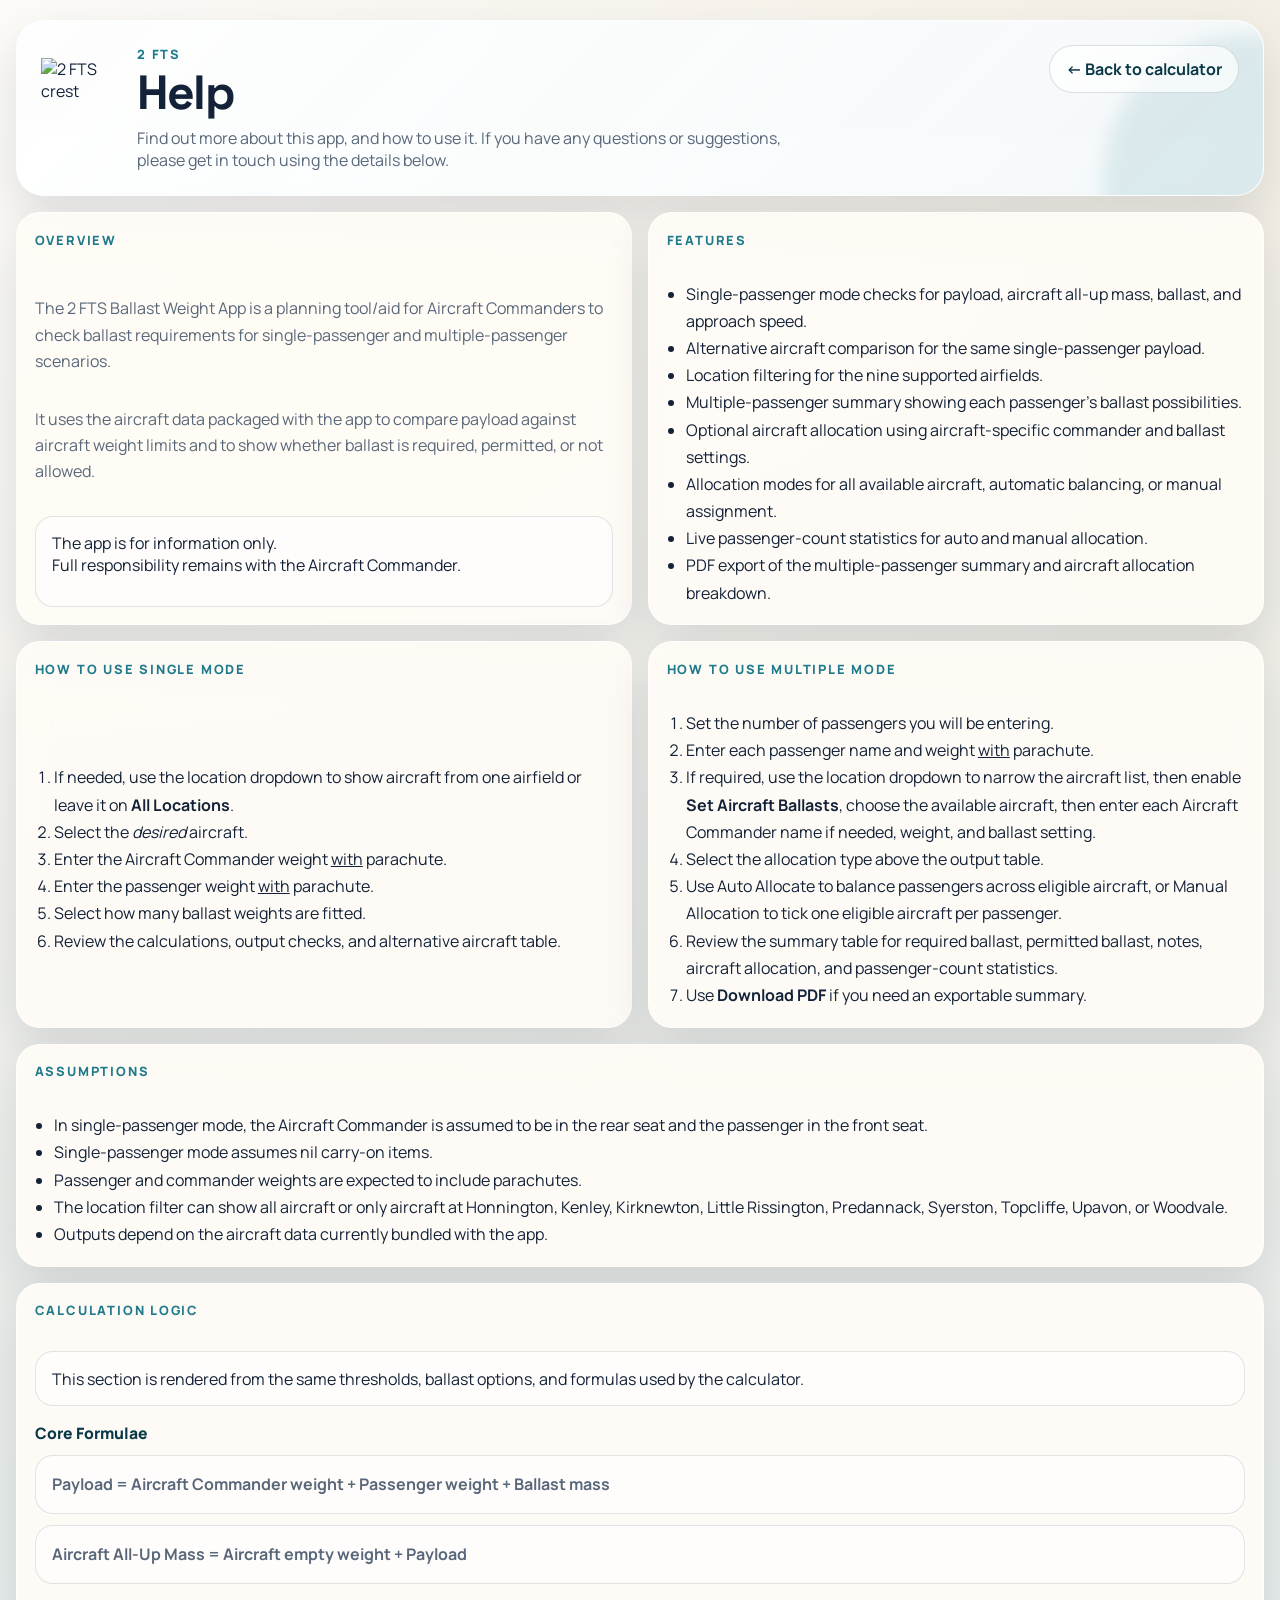
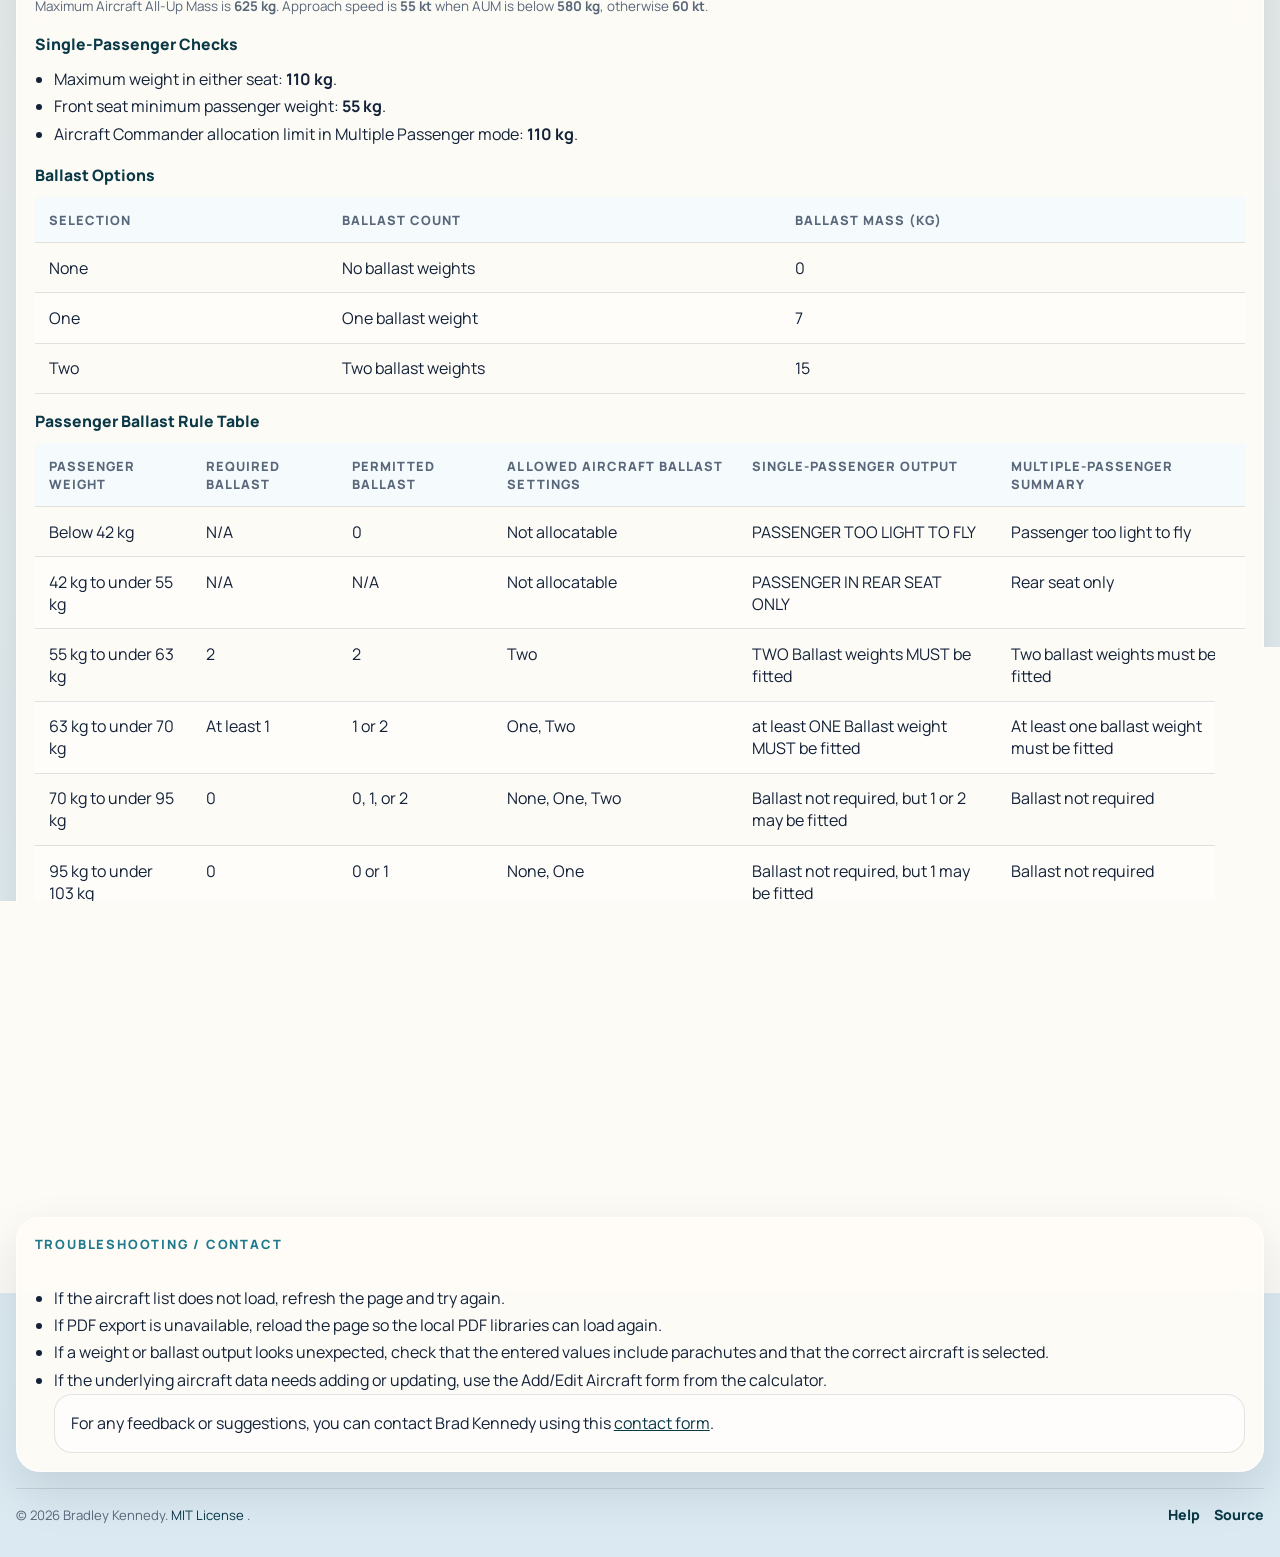
==== commit 67009585: "add new location data and all new aircraft" ====
--- a/help.html
+++ b/help.html
@@ -76,6 +76,7 @@
             <ul class="help-list">
               <li>Single-passenger mode checks for payload, aircraft all-up mass, ballast, and approach speed.</li>
               <li>Alternative aircraft comparison for the same single-passenger payload.</li>
+              <li>Location filtering for the nine supported airfields.</li>
               <li>Multiple-passenger summary showing each passenger&apos;s ballast possibilities.</li>
               <li>Optional aircraft allocation using aircraft-specific commander and ballast settings.</li>
               <li>Allocation modes for all available aircraft, automatic balancing, or manual assignment.</li>
@@ -91,6 +92,7 @@
               </div>
             </div>
             <ol class="help-steps">
+              <li>If needed, use the location dropdown to show aircraft from one airfield or leave it on <strong>All Locations</strong>.</li>
               <li>Select the <i>desired</i> aircraft.</li>
               <li>Enter the Aircraft Commander weight <u>with</u> parachute.</li>
               <li>Enter the passenger weight <u>with</u> parachute.</li>
@@ -109,7 +111,7 @@
               <li>Set the number of passengers you will be entering.</li>
               <li>Enter each passenger name and weight <u>with</u> parachute.</li>
               <li>
-                If required, enable <strong>Set Aircraft Ballasts</strong>, choose the available
+                If required, use the location dropdown to narrow the aircraft list, then enable <strong>Set Aircraft Ballasts</strong>, choose the available
                 aircraft, then enter each Aircraft Commander name if needed, weight, and ballast setting.
               </li>
               <li>Select the allocation type above the output table.</li>
@@ -129,6 +131,7 @@
               <li>In single-passenger mode, the Aircraft Commander is assumed to be in the rear seat and the passenger in the front seat.</li>
               <li>Single-passenger mode assumes nil carry-on items.</li>
               <li>Passenger and commander weights are expected to include parachutes.</li>
+              <li>The location filter can show all aircraft or only aircraft at Honnington, Kenley, Kirknewton, Little Rissington, Predannack, Syerston, Topcliffe, Upavon, or Woodvale.</li>
               <li>Outputs depend on the aircraft data currently bundled with the app.</li>
             </ul>
           </article>
@@ -154,7 +157,7 @@
               <li>If the aircraft list does not load, refresh the page and try again.</li>
               <li>If PDF export is unavailable, reload the page so the local PDF libraries can load again.</li>
               <li>If a weight or ballast output looks unexpected, check that the entered values include parachutes and that the correct aircraft is selected.</li>
-              <li>If the underlying aircraft data needs updating, use the project source repository to raise an issue or propose a change.</li>
+              <li>If the underlying aircraft data needs adding or updating, use the Add/Edit Aircraft form from the calculator.</li>
               <div class="help-note">For any feedback or suggestions, you can contact Brad Kennedy using this <a href="https://bradleykennedy.co.uk/contact" target="_blank" rel="noreferrer">contact form</a>.</div>
             </ul>
           </article>
--- a/assets/styles.css
+++ b/assets/styles.css
@@ -140,6 +140,7 @@
 .hero__links {
   display: flex;
   flex-wrap: wrap;
+  align-items: end;
   gap: 0.65rem;
 }
 
@@ -363,6 +364,15 @@
 .field {
   display: grid;
   gap: 0.45rem;
+}
+
+.field--compact {
+  min-width: min(16rem, 100%);
+}
+
+.field--compact select {
+  min-height: 2.85rem;
+  padding-block: 0.65rem;
 }
 
 .field span {
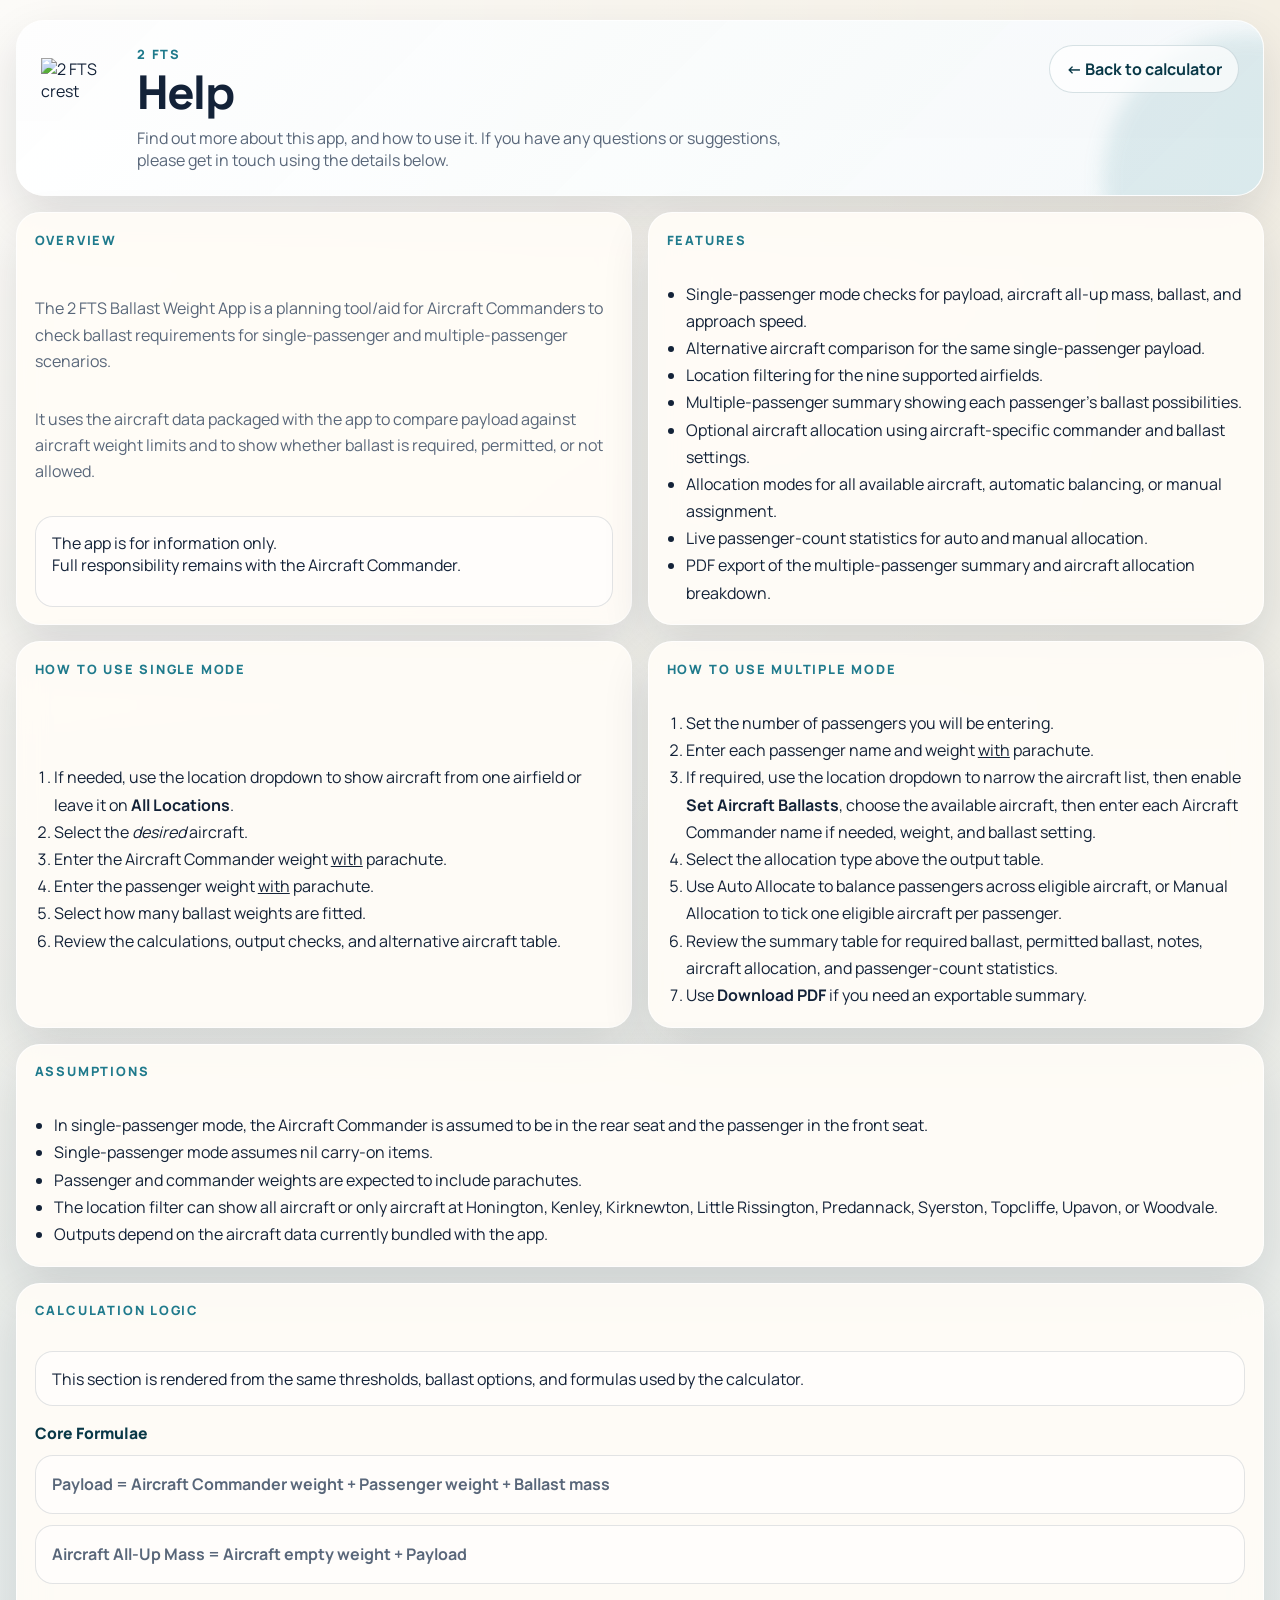
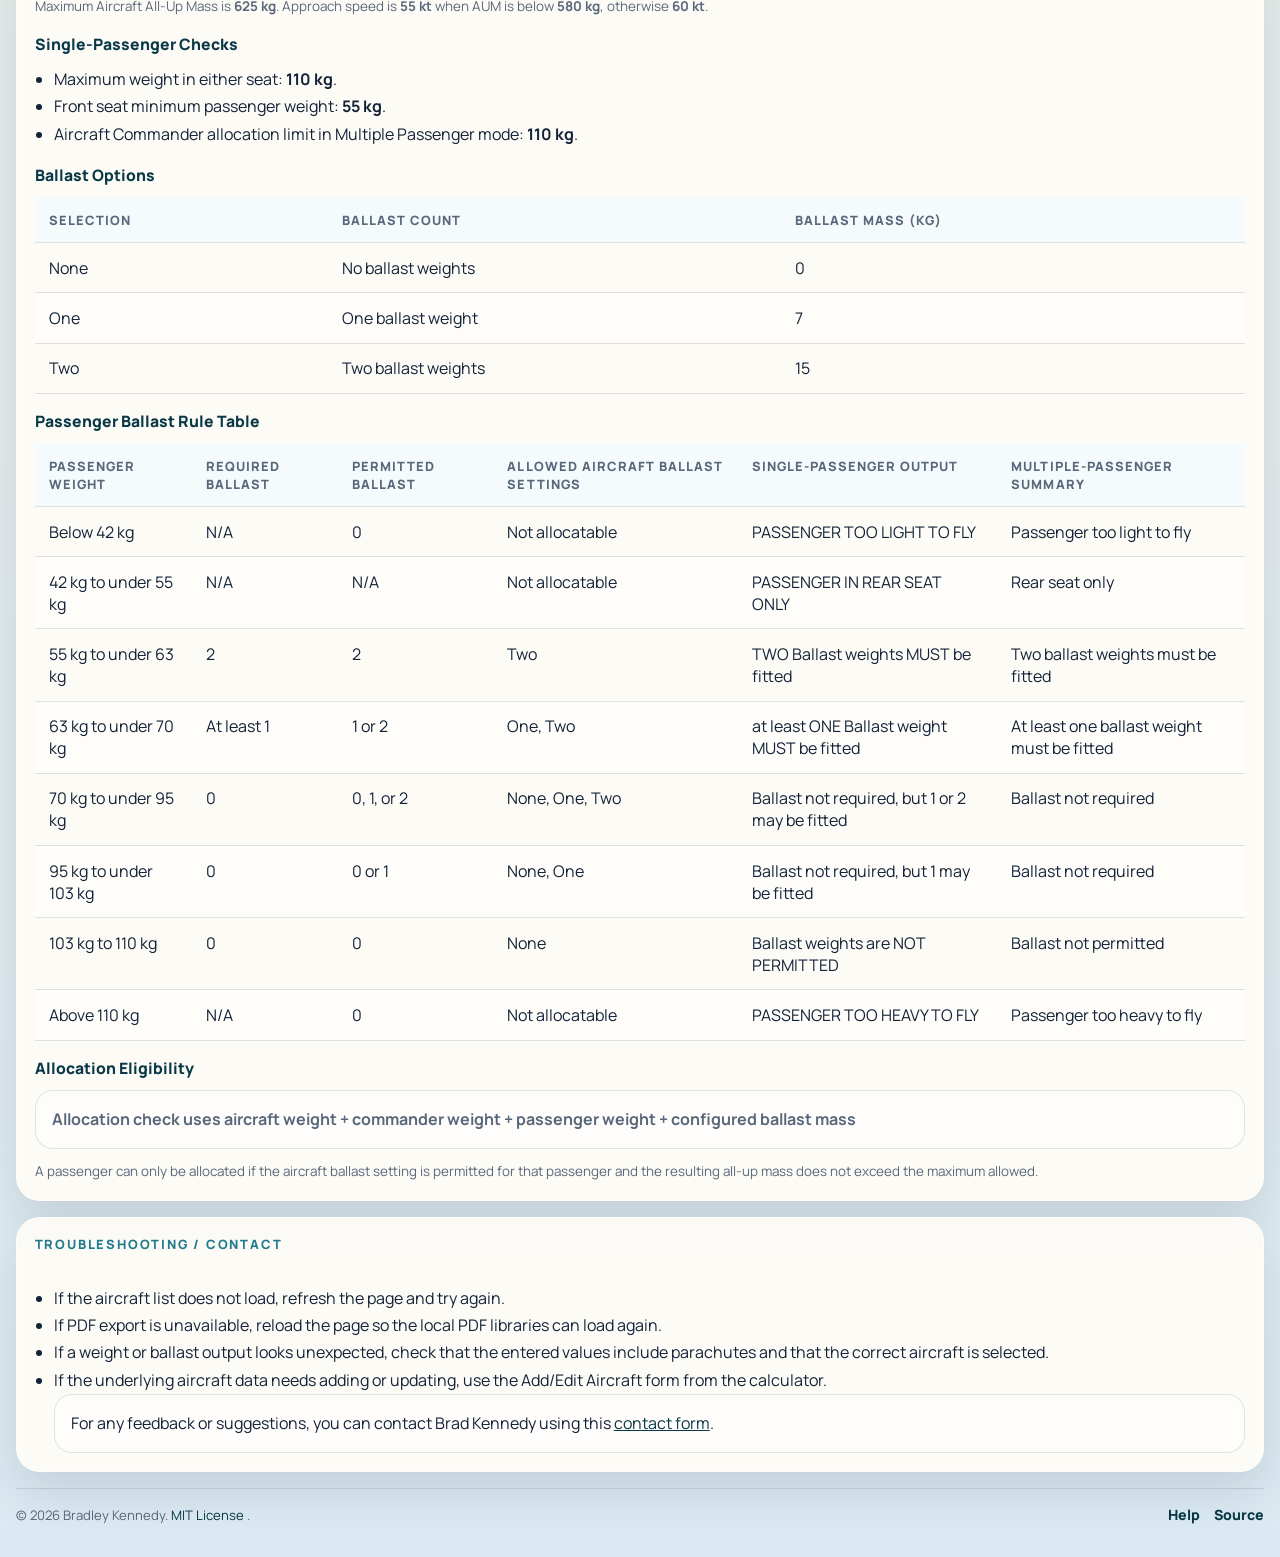
==== commit ee99ccaa: "Correct spelling of "Honnington" to "Honington" in multiple files" ====
--- a/help.html
+++ b/help.html
@@ -131,7 +131,7 @@
               <li>In single-passenger mode, the Aircraft Commander is assumed to be in the rear seat and the passenger in the front seat.</li>
               <li>Single-passenger mode assumes nil carry-on items.</li>
               <li>Passenger and commander weights are expected to include parachutes.</li>
-              <li>The location filter can show all aircraft or only aircraft at Honnington, Kenley, Kirknewton, Little Rissington, Predannack, Syerston, Topcliffe, Upavon, or Woodvale.</li>
+              <li>The location filter can show all aircraft or only aircraft at Honington, Kenley, Kirknewton, Little Rissington, Predannack, Syerston, Topcliffe, Upavon, or Woodvale.</li>
               <li>Outputs depend on the aircraft data currently bundled with the app.</li>
             </ul>
           </article>
